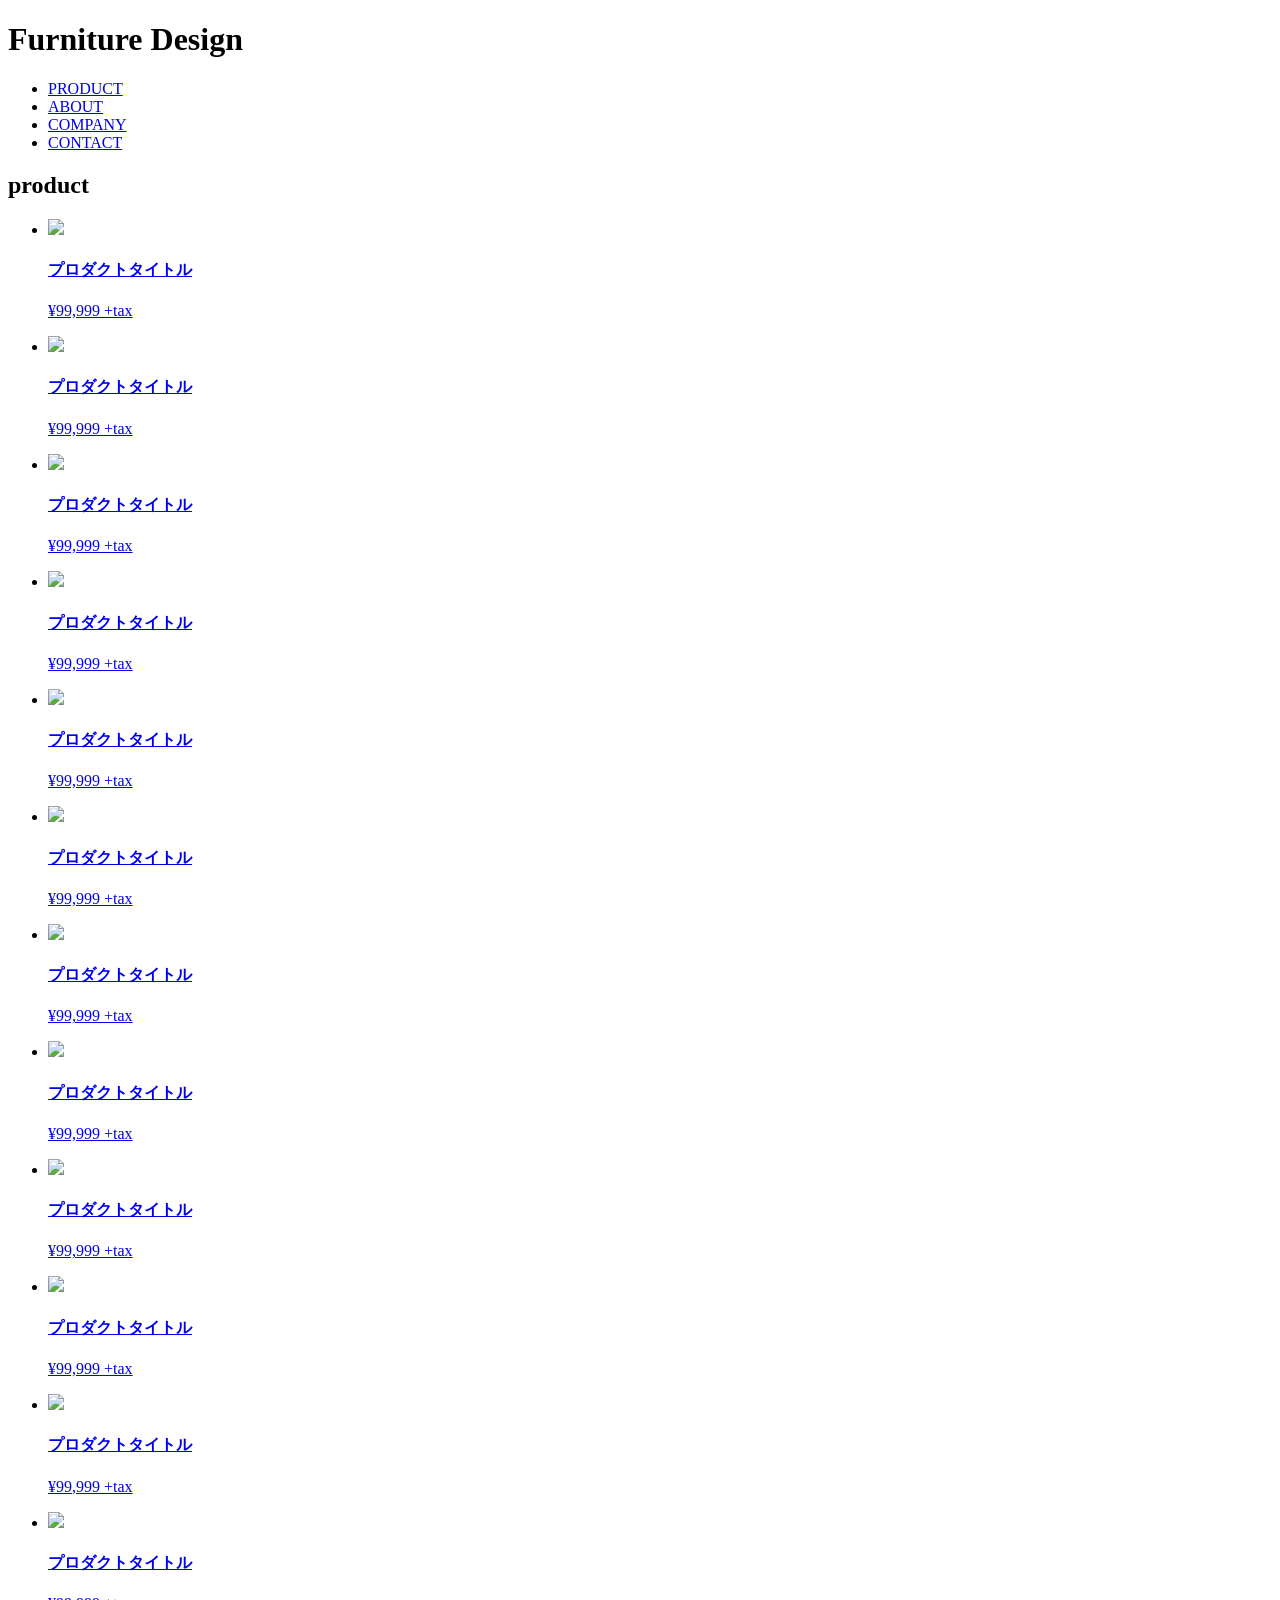
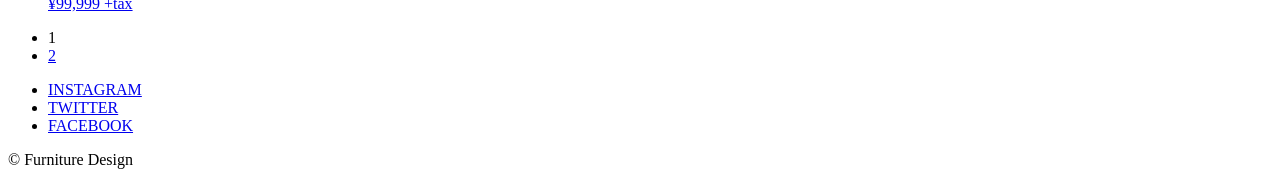
==== index.html @ 1f68d8ad "Create index.html" ====
<!DOCTYPE html>
<html lang="ja">
    <head>
        <meta charset="utf-8">
        <title>Furnituru Design</title>
        <meta name="viewport" content="width=device-width, initial-scale=1">
        <link rel="stylesheet" href="style.css">
        <script src="https://ajax.googleapis.com/ajax/libs/jquery/2.2.4/jquery.min.js"></script>
        <link href="https://fonts.googleapis.com/css2?family=Noto+Sans+JP&display=swap" rel="stylesheet">
    </head>
    <body>
        <header id="header" class="wrapper">
            <h1 class="site-title">Furniture Design</h1>
            <nav>
                <div class="burger"></div>
                <ul class="navi-list">
                    <li><a href="./index.html">PRODUCT</a></li>
                    <li><a href="./about.html">ABOUT</a></li>
                    <li><a href="./company.html">COMPANY</a></li>
                    <li><a href="mailto:xxxxx@xxx.xxxx?subject=お問い合わせ">CONTACT</a></li>
                </ul>
                <div class="menu"></div>
            </nav>  
        </header>
            <main>
                <div class="top wrapper">
                <h2 class="page-title">product</h2>
                <ul class="product-list">
                    <li>
                        <a href="#">
                            <img src="img/item1.jpg">
                            <h4 class="product-title">プロダクトタイトル</h4>
                            <p>&yen;99,999 +tax</p>
                        </a>
                    </li>
                    <li>
                        <a href="#">
                            <img src="img/item2.jpg">
                            <h4 class="product-title">プロダクトタイトル</h4>
                            <p>&yen;99,999 +tax</p>
                        </a>
                    </li>
                    <li>
                        <a href="#">
                            <img src="img/item3.jpg">
                            <h4 class="product-title">プロダクトタイトル</h4>
                            <p>&yen;99,999 +tax</p>
                        </a>
                    </li>
                    <li>
                        <a href="#">
                            <img src="img/item4.jpg">
                            <h4 class="product-title">プロダクトタイトル</h4>
                            <p>&yen;99,999 +tax</p>
                        </a>
                    </li>
                    <li>
                        <a href="#">
                            <img src="img/item5.jpg">
                            <h4 class="product-title">プロダクトタイトル</h4>
                            <p>&yen;99,999 +tax</p>
                        </a>
                    </li>
                    <li>
                        <a href="#">
                            <img src="img/item6.jpg">
                            <h4 class="product-title">プロダクトタイトル</h4>
                            <p>&yen;99,999 +tax</p>
                        </a>
                    </li>
                    <li>
                        <a href="#">
                            <img src="img/item7.jpg">
                            <h4 class="product-title">プロダクトタイトル</h4>
                            <p>&yen;99,999 +tax</p>
                        </a>
                    </li>
                    <li>
                        <a href="#">
                            <img src="img/item8.jpg">
                            <h4 class="product-title">プロダクトタイトル</h4>
                            <p>&yen;99,999 +tax</p>
                        </a>
                    </li>
                    <li>
                        <a href="#">
                            <img src="img/item9.jpg">
                            <h4 class="product-title">プロダクトタイトル</h4>
                            <p>&yen;99,999 +tax</p>
                        </a>
                    </li>
                    <li>
                        <a href="#">
                            <img src="img/item10.jpg">
                            <h4 class="product-title">プロダクトタイトル</h4>
                            <p>&yen;99,999 +tax</p>
                        </a>
                    </li>
                    <li>
                        <a href="#">
                            <img src="img/item11.jpg">
                            <h4 class="product-title">プロダクトタイトル</h4>
                            <p>&yen;99,999 +tax</p>
                        </a>
                    </li>
                    <li>
                        <a href="#">
                            <img src="img/item12.jpg">
                            <h4 class="product-title">プロダクトタイトル</h4>
                            <p>&yen;99,999 +tax</p>
                        </a>
                    </li>
                </ul>
                <ul class="page">
                    <li>1</li>
                    <li><a href="./page.html">2</a></li>
                </ul>
                </div>
            </main>
        <footer id="footer">
            <div class="wrapper">
            <ul class="menu-list">
                <li><a href="https://www.instagram.com/" target="_blank">INSTAGRAM</a></li>
                <li><a href="https://twitter.com/" target="_blank">TWITTER</a></li>
                <li><a href="https://www.facebook.com/" target="_blank">FACEBOOK</a></li>
            </ul>
            <p class="copyright">&copy; Furniture Design</p>
        </div>
        </footer>
           
        <script type="text/javascript" src="script.js"></script>
    </body>
</html>
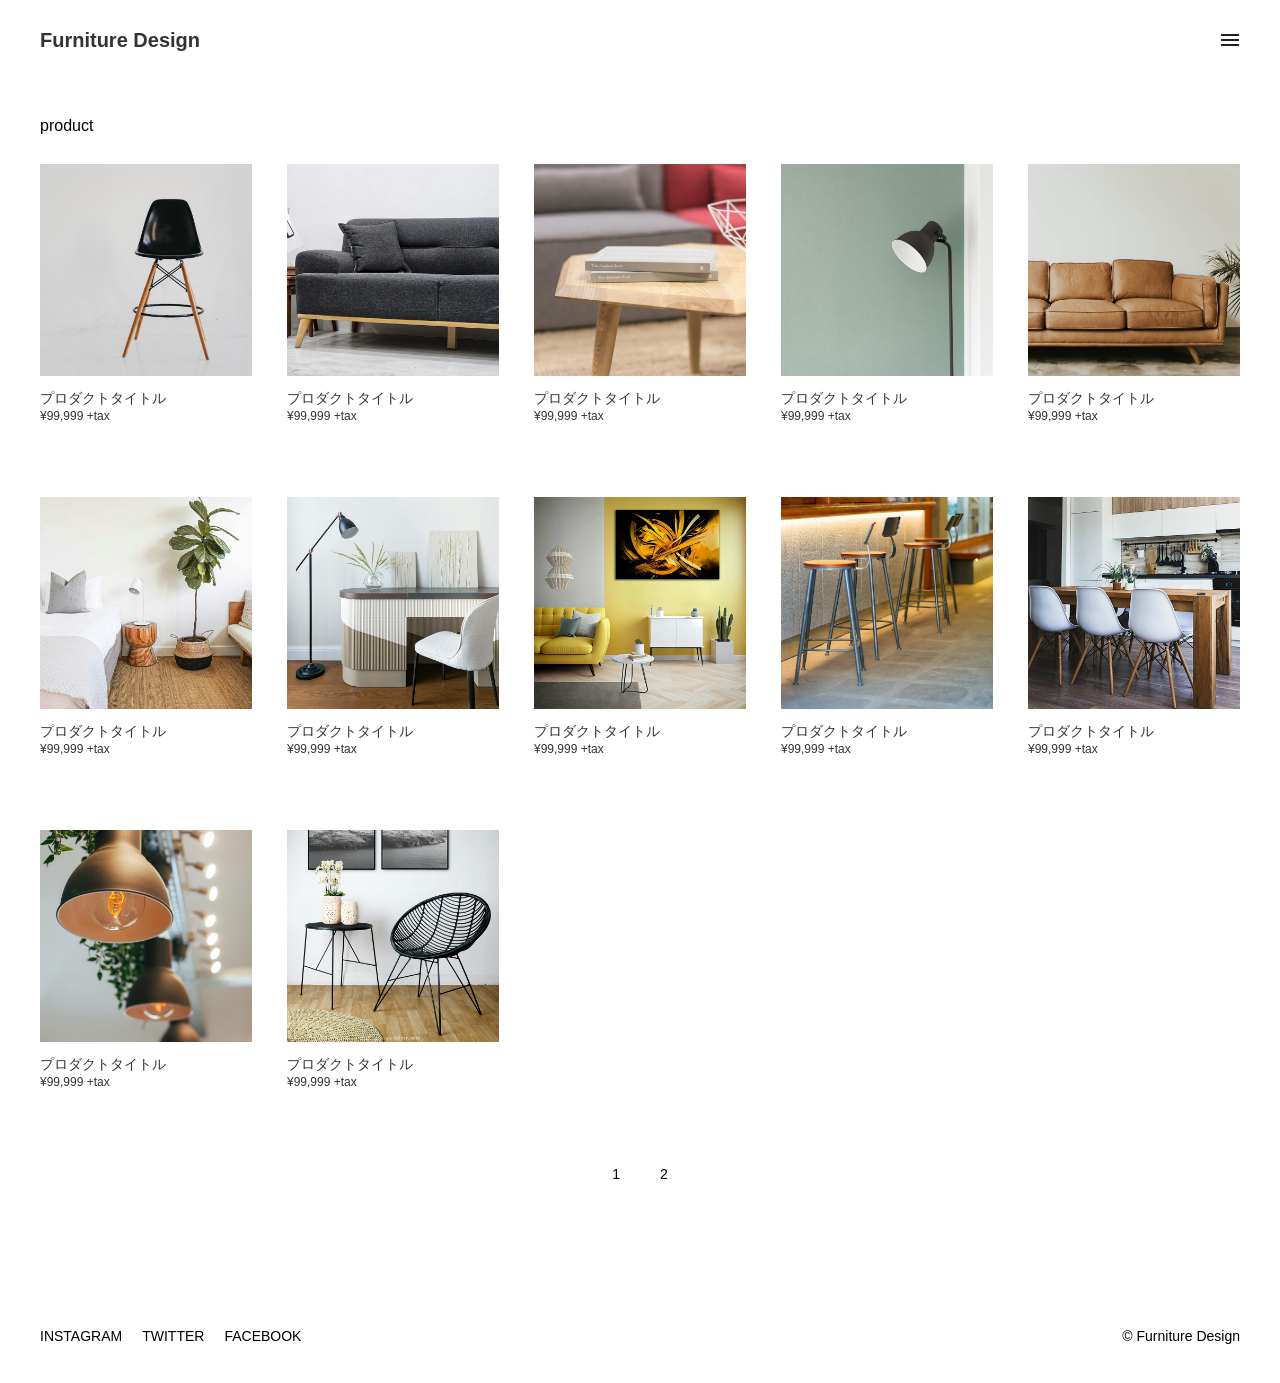
==== commit bee24c2d: "Update index.html" ====
--- a/index.html
+++ b/index.html
@@ -29,84 +29,84 @@
                 <ul class="product-list">
                     <li>
                         <a href="#">
-                            <img src="img/item1.jpg">
+                            <img src="img/item1.jpg" alt="商品画像">
                             <h4 class="product-title">プロダクトタイトル</h4>
                             <p>&yen;99,999 +tax</p>
                         </a>
                     </li>
                     <li>
                         <a href="#">
-                            <img src="img/item2.jpg">
+                            <img src="img/item2.jpg" alt="商品画像">
                             <h4 class="product-title">プロダクトタイトル</h4>
                             <p>&yen;99,999 +tax</p>
                         </a>
                     </li>
                     <li>
                         <a href="#">
-                            <img src="img/item3.jpg">
+                            <img src="img/item3.jpg" alt="商品画像">
                             <h4 class="product-title">プロダクトタイトル</h4>
                             <p>&yen;99,999 +tax</p>
                         </a>
                     </li>
                     <li>
                         <a href="#">
-                            <img src="img/item4.jpg">
+                            <img src="img/item4.jpg" alt="商品画像">
                             <h4 class="product-title">プロダクトタイトル</h4>
                             <p>&yen;99,999 +tax</p>
                         </a>
                     </li>
                     <li>
                         <a href="#">
-                            <img src="img/item5.jpg">
+                            <img src="img/item5.jpg" alt="商品画像">
                             <h4 class="product-title">プロダクトタイトル</h4>
                             <p>&yen;99,999 +tax</p>
                         </a>
                     </li>
                     <li>
                         <a href="#">
-                            <img src="img/item6.jpg">
+                            <img src="img/item6.jpg" alt="商品画像">
                             <h4 class="product-title">プロダクトタイトル</h4>
                             <p>&yen;99,999 +tax</p>
                         </a>
                     </li>
                     <li>
                         <a href="#">
-                            <img src="img/item7.jpg">
+                            <img src="img/item7.jpg" alt="商品画像">
                             <h4 class="product-title">プロダクトタイトル</h4>
                             <p>&yen;99,999 +tax</p>
                         </a>
                     </li>
                     <li>
                         <a href="#">
-                            <img src="img/item8.jpg">
+                            <img src="img/item8.jpg" alt="商品画像">
                             <h4 class="product-title">プロダクトタイトル</h4>
                             <p>&yen;99,999 +tax</p>
                         </a>
                     </li>
                     <li>
                         <a href="#">
-                            <img src="img/item9.jpg">
+                            <img src="img/item9.jpg" alt="商品画像">
                             <h4 class="product-title">プロダクトタイトル</h4>
                             <p>&yen;99,999 +tax</p>
                         </a>
                     </li>
                     <li>
                         <a href="#">
-                            <img src="img/item10.jpg">
+                            <img src="img/item10.jpg" alt="商品画像">
                             <h4 class="product-title">プロダクトタイトル</h4>
                             <p>&yen;99,999 +tax</p>
                         </a>
                     </li>
                     <li>
                         <a href="#">
-                            <img src="img/item11.jpg">
+                            <img src="img/item11.jpg" alt="商品画像">
                             <h4 class="product-title">プロダクトタイトル</h4>
                             <p>&yen;99,999 +tax</p>
                         </a>
                     </li>
                     <li>
                         <a href="#">
-                            <img src="img/item12.jpg">
+                            <img src="img/item12.jpg" alt="商品画像">
                             <h4 class="product-title">プロダクトタイトル</h4>
                             <p>&yen;99,999 +tax</p>
                         </a>
--- a/style.css
+++ b/style.css
@@ -0,0 +1,407 @@
+@charset "utf-8";
+/*
+html5doctor.com Reset Stylesheet
+v1.6.1
+Last Updated: 2010-09-17
+Author: Richard Clark - http://richclarkdesign.com
+Twitter: @rich_clark
+*/
+
+html, body, div, span, object, iframe,
+h1, h2, h3, h4, h5, h6, p, blockquote, pre,
+abbr, address, cite, code,
+del, dfn, em, img, ins, kbd, q, samp,
+small, strong, sub, sup, var,
+b, i,
+dl, dt, dd, ol, ul, li,
+fieldset, form, label, legend,
+table, caption, tbody, tfoot, thead, tr, th, td,
+article, aside, canvas, details, figcaption, figure,
+footer, header, hgroup, menu, nav, section, summary,
+time, mark, audio, video {
+    margin:0;
+    padding:0;
+    border:0;
+    outline:0;
+    font-size:100%;
+    vertical-align:baseline;
+    background:transparent;
+}
+
+body {
+    line-height:1;
+    font-family: 'Noto Sans JP', 'Hiragino Kaku Gothic ProN', Meiryo, sans-serif;
+}
+
+article,aside,details,figcaption,figure,
+footer,header,hgroup,menu,nav,section {
+    display:block;
+}
+
+nav ul {
+    list-style:none;
+}
+
+blockquote, q {
+    quotes:none;
+}
+
+blockquote:before, blockquote:after,
+q:before, q:after {
+    content:'';
+    content:none;
+}
+
+a {
+    margin:0;
+    padding:0;
+    font-size:100%;
+    vertical-align:baseline;
+    background:transparent;
+}
+
+/* change colours to suit your needs */
+ins {
+    background-color:#ff9;
+    color:#000;
+    text-decoration:none;
+}
+
+/* change colours to suit your needs */
+mark {
+    background-color:#ff9;
+    color:#000;
+    font-style:italic;
+    font-weight:bold;
+}
+
+del {
+    text-decoration: line-through;
+}
+
+abbr[title], dfn[title] {
+    border-bottom:1px dotted;
+    cursor:help;
+}
+
+table {
+    border-collapse:collapse;
+    border-spacing:0;
+}
+
+/* change border colour to suit your needs */
+hr {
+    display:block;
+    height:1px;
+    border:0;  
+    border-top:1px solid #cccccc;
+    margin:1em 0;
+    padding:0;
+}
+
+input, select {
+    vertical-align:middle;
+}
+
+html,body{
+    font-size: 100%;
+    position: relative;
+    width: 100%; 
+    height: 100%;
+    margin: 0;
+   
+}
+body {
+    display: flex;
+    flex-direction: column;
+}
+.wrapper {
+    width: 100%;
+    max-width: 100%;
+    margin: 0 auto;
+    padding: 0 40px;
+    box-sizing: border-box;
+}
+a {
+    text-decoration: none;
+    color: black;
+}
+li {
+    margin: 0;
+    padding: 0;
+}
+ul {
+    margin: 0;
+    padding: 0;
+    list-style: none;
+}
+/*-------------------------------------------
+header
+-------------------------------------------*/
+#header {
+    width: 100%;
+    height: 80px;
+    background-color:#fff;
+    align-items: center;
+    display:flex;
+    position: fixed;
+    left: 0;
+    right: 0;
+    z-index: 10;
+    box-sizing: border-box;
+}
+.site-title {
+    font-size: clamp(15px, 2vw, 20px);
+    color: #333333;
+}
+
+#header nav {
+    margin: 0 0 0 auto;
+}
+/*-------------------------------------------
+burger
+-------------------------------------------*/
+.burger {
+    width: 40px;
+    height: 40px;
+    background-image:url(img/burger.svg);
+    background-size: 24px;
+    background-position: center;
+    background-repeat: no-repeat;
+    border-radius: 4px;
+    margin: 0 0 0 70px; 
+    cursor: pointer;
+    position: relative;
+    right: -10px;
+    z-index: 5;
+}
+
+.burger.is-active {
+    background-image: url(img/close.svg);
+    z-index: 5;
+}
+.menu {
+    position: fixed;
+    top: 0;
+    left: 0;
+    z-index: 1;
+    width: 100%;
+    height: 100%;
+    background-color: rgba(0,0,0,0.8);
+    display: none;
+    overflow-x: hidden;
+}
+.menu.is-active  {
+    display: flex;
+}
+.navi-list {
+    position: absolute;
+    display:flex;
+    flex-direction: column;
+    gap: 30px;
+    font-size: 13px;
+    left: -100%;
+    color: #fff;
+    transition: left .5s;
+    z-index: 6;
+    padding: 0 40px;
+}
+.navi-list.is-active {
+    left: 0;
+}
+.navi-list li a  {
+    color: #fff;
+}
+
+/*-------------------------------------------
+main
+-------------------------------------------*/
+main {
+    width: 100%;
+    margin: 0 auto;
+    flex-grow: 1;
+}
+
+.top {
+    padding-top: 88px;
+    padding-bottom: 14px;
+}
+.page-title {
+    font-size: clamp(14px, 1.8vw, 16px);
+    font-weight: normal;
+    margin-bottom: 30px;
+    padding-top: 30px;
+}
+.product-list {
+    display: grid;
+    grid-template-columns: repeat(auto-fit, minmax(200px, 1fr));
+    gap: 35px;
+}
+
+.product-list li a:hover {
+    opacity: 0.7;
+}
+.product-list img {
+    width: 100%;
+    height: auto;
+    margin-bottom: 12px;
+ }
+.product-title {
+    font-size: clamp(12px, 1.5vw, 14px);
+    color: #333333;
+    font-weight: normal;
+    line-height: 1;
+}
+.product-list p {
+    font-size: 12px;
+    color: #333333;
+    margin-bottom: 40px;
+    margin-top: 5px;
+}
+.page {
+    display: flex;
+    justify-content: center;
+    font-size: 14px;
+    margin-top: 39px;
+}
+.page li {
+    padding: 0 20px;
+}
+.product-list li {
+    width: auto; 
+}
+/*-------------------------------------------
+footer
+-------------------------------------------*/
+#footer {
+    padding-bottom: 20px;
+    padding-top: 114px;
+}
+#footer .wrapper {
+    display: flex;
+    justify-content: space-between;
+    align-items: center;
+    padding: 20px 40px;
+    margin: 0 auto;
+}
+#footer ul {
+    display: flex;
+    padding: 0;
+    margin: 0;
+    gap: 20px;
+}
+#footer li {
+    font-size: 12px;
+}
+#footer a {
+    font-size: clamp(8px, 1.5vw, 14px);
+}
+#footer p {
+    font-size: clamp(8px, 1.5vw, 14px);
+}
+.menu-list li {
+    transition: transform 0.3s ease-in-out;
+}
+.menu-list li:hover {
+    transform: scale(1.2);
+}
+/*-------------------------------------------
+about
+-------------------------------------------*/
+#about {
+    padding-bottom: 20px;
+}
+#about h1 {
+    padding-top: 124px;
+    font-size: 14px;
+    font-weight: normal;
+    margin-bottom: 50px;
+}
+#about p {
+    width: 583px;
+    word-wrap: break-word;
+    text-align: justify;
+    font-size: 14px;
+    line-height: 1.8;
+}
+#about p:first-of-type {
+    margin-bottom: 37px;
+}
+/*-------------------------------------------
+company
+-------------------------------------------*/
+#company {
+    padding-top: 114px;
+    max-width: 600px;
+    padding-bottom: 20px;
+}
+#company .page-title {
+    font-size: 14px;
+    font-weight: normal;
+    margin-bottom: 57px;
+}
+#company dl {
+    display: flex;
+    flex-wrap: wrap;
+   font-size: 14px;
+   margin-bottom: 44px;
+}
+#company dt {
+    width: 30%;
+    border-bottom: solid 1px #DCDBDB;
+    padding: 20px 0;
+}
+#company dd {
+    width: 70%;
+    border-bottom: solid 1px #DCDBDB;
+    padding: 20px 0;
+}
+#company dd:last-of-type {
+    border-bottom: none;
+}
+#company dt:last-of-type {
+    border-bottom: none;
+}
+.map {
+    filter: grayscale(1);
+    margin-bottom: 181px;
+}
+.map iframe {
+    height: 300px;
+    width: 100%;
+}
+/*-------------------------------------------
+SP
+-------------------------------------------*/
+@media screen and (max-width: 768px) {
+    .top {
+        padding: 88px 30px 14px 30px;
+        padding-bottom: 14px;
+    }
+    #header {
+        padding: 0 30px; 
+    }
+    .product-list {
+        grid-template-columns: repeat(auto-fit, minmax(150px, 1fr));
+        gap: 20px;
+    }
+    #about p {
+        width: 100%;
+        box-sizing: border-box;
+    }
+    #footer .wrapper{
+        flex-direction: column;
+        text-align: left;
+    }
+    #footer p {
+        margin-top: 10px;
+    }
+}
+
+@media screen and (max-width: 414px) {
+    .product-list {
+        grid-template-columns: repeat(2, 1fr);
+    }
+}
+
+
